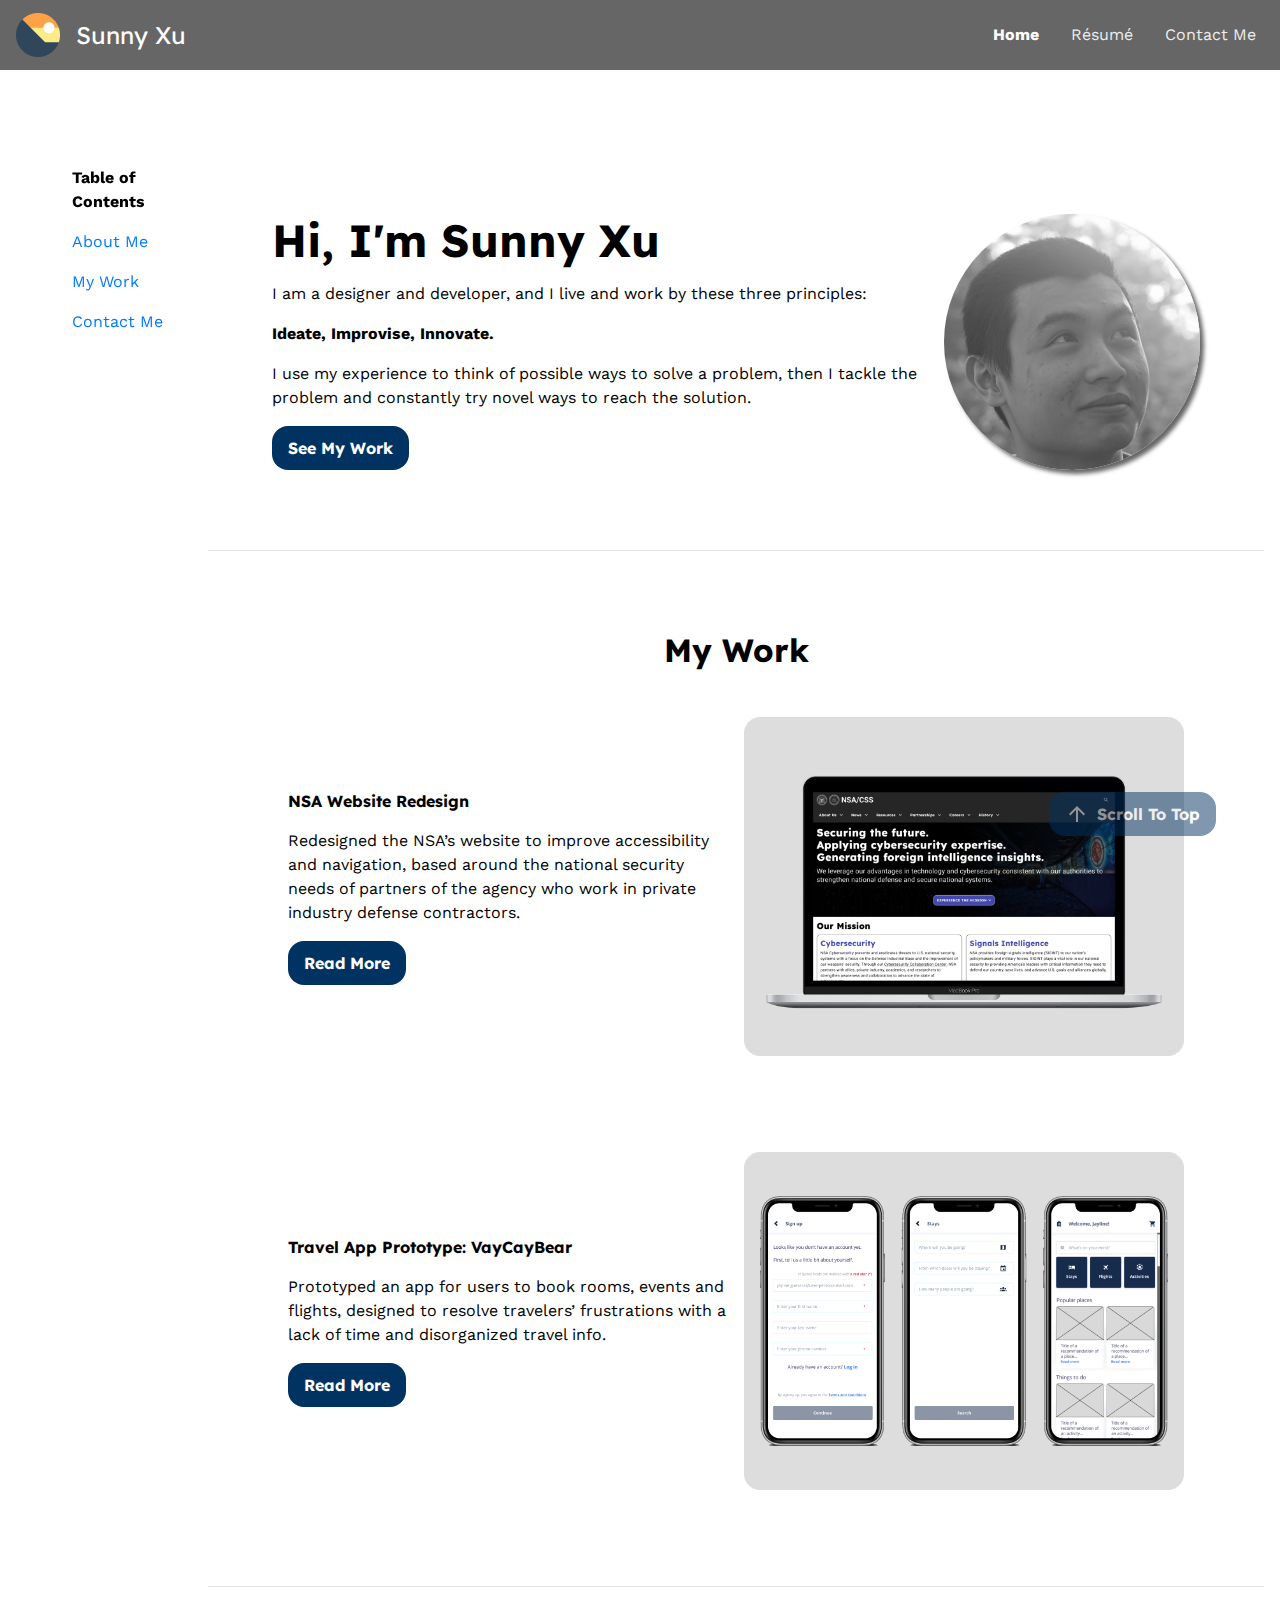
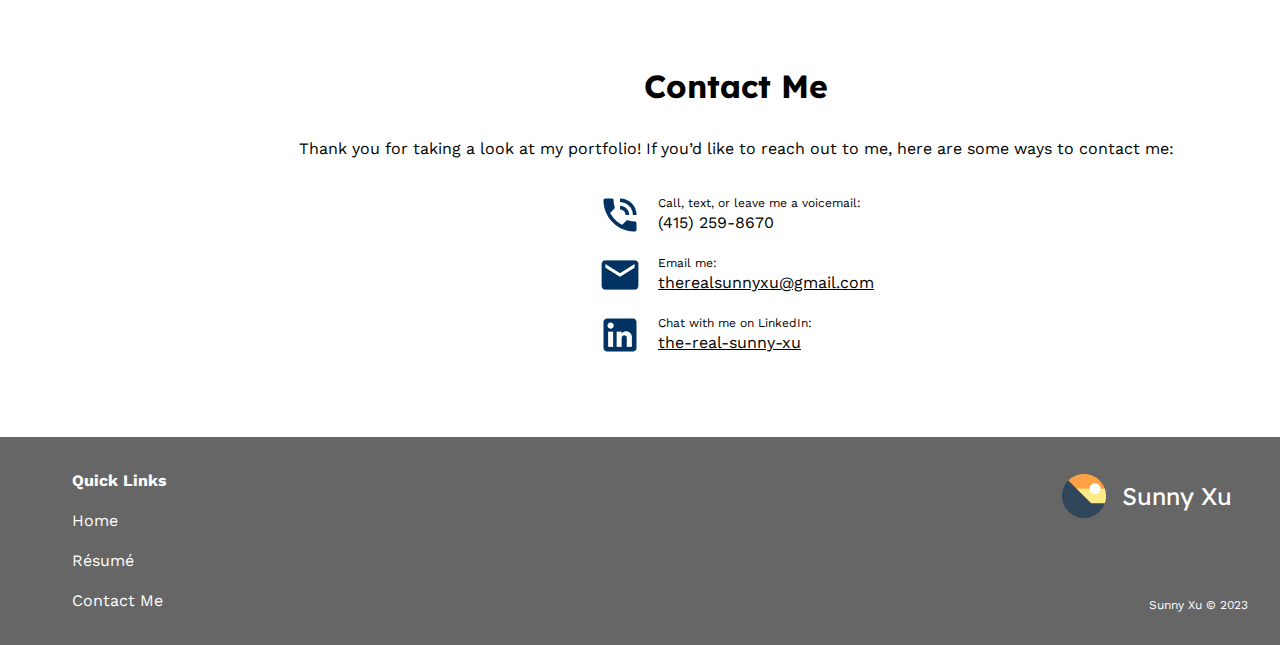
==== index.html @ 6a613407 "moved from hw20 to here" ====
<!DOCTYPE html>
<html>

<head>
    <title>Sunny Xu</title>
    <link rel="stylesheet" href="https://cdn.jsdelivr.net/npm/bootstrap@4.3.1/dist/css/bootstrap.min.css"
        integrity="sha384-ggOyR0iXCbMQv3Xipma34MD+dH/1fQ784/j6cY/iJTQUOhcWr7x9JvoRxT2MZw1T" crossorigin="anonymous">
    <link rel="stylesheet" type="text/css" href="css/stylesheet.css">
    <meta name="viewport" content="width=device-width, initial-scale=1">
</head>

<body>
    <div class="scrollToTop">
        <button type="button" class="button scrollToTopButton"><svg class="upArrow" xmlns="http://www.w3.org/2000/svg"
                width="24" height="24" viewBox="0 0 24 24" fill="none">
                <path d="M12 4L10.59 5.41L16.17 11H4V13H16.17L10.59 18.59L12 20L20 12L12 4Z" fill="black" />
            </svg>Scroll To Top</button>
    </div>
    <header>
        <div class="navWrapper bg-devil">
            <nav class="navbar navbar-expand-lg navbar-dark bg-devil">
                <a class="navbar-brand" href="index.html"><img src="images/logo44.png"
                        alt="Icon of Sunny Xu's Portfolio"><span>Sunny
                        Xu</span></a>
                <button class="navbar-toggler" type="button" data-toggle="collapse" data-target="#navbarNav"
                    aria-controls="navbarNav" aria-expanded="false" aria-label="Toggle navigation">
                    <span class="navbar-toggler-icon"></span>
                </button>
                <div class="collapse navbar-collapse" id="navbarNav">
                    <ul class="navbar-nav">
                        <li class="nav-item active">
                            <a class="nav-link" href="#">Home<span class="sr-only">(current)</span></a>
                        </li>
                        <li class="nav-item">
                            <a class="nav-link" href="#">Résumé</a>
                        </li>
                        <li class="nav-item">
                            <a class="nav-link" href="#">Contact Me</a>
                        </li>
                    </ul>
                </div>
            </nav>
        </div>
    </header>

    <section id="pageContent">
        <section id="pageContentInner">
            <nav id="sideBar">
                <ul>
                    <li class="primaryNavHeader noBullets">Table of Contents</li>
                    <li class="noBullets"><a href="#aboutMe">About Me</a></li>
                    <!--
                    <li><a href="#mySkills">My Skills</a></li>
                    -->
                    <li class="noBullets"><a href="#myWork">My Work</a></li>
                    <li class="noBullets"><a href="#contactMe">Contact Me</a></li>
                </ul>
            </nav>
            <section id="pageContentRight">
                <section id="aboutMe" class="section sectionCentered">
                    <div class="aboutMeLeft">
                        <h1>Hi, I'm Sunny Xu</h1>
                        <p>I am a designer and developer, and I live and work by these three principles:</p>
                        <p><b>Ideate, Improvise, Innovate.</b></p>
                        <p>I use my experience to think of possible ways to solve a problem, then I tackle the problem
                            and constantly try novel ways to reach the solution.</p>
                        <a class="button" href="#myWork">See My Work</a>
                    </div>
                    <div class="aboutMeRight">
                        <div class="heroImg">
                            <img src="images/sunny xu portrait.png" alt="Portrait of Sunny Xu">
                        </div>
                    </div>
                </section>
                <!--
                <hr>
                <section id="mySkills">
                    <h2>My Skills</h2>
                    <div class="cardWrapper skillCardWrapper">
                        <div class="card skillCard">
                            <h3>User Research</h3>
                            <p>Uses a breadth of sources to perform user research, from interviews with people, to
                                surveys,
                                to secondary research with scholarly articles.</p>
                        </div>
                        <div class="card skillCard">
                            <h3>Usability Testing</h3>
                            <p>Creates tasks for users to complete with overarching themes, which allows me to observe
                                how
                                users approach the tasks.</p>
                        </div>
                        <div class="card skillCard">
                            <h3>UI Design</h3>
                            <p>Uses any of the tools available, like frames and auto-layout in Figma, to create
                                responsive
                                designs that are organized to reflect the working structure of sites and apps.</p>
                        </div>
                    </div>
                    <div class="card toolCard">
                        <h3>Tools I Use</h3>
                        <ul>
                            <li>Figma</li>
                            <li>InVision</li>
                            <li>Miro</li>
                            <li>Google Drive</li>
                            <li>Github</li>
                            <li>VS Code</li>
                        </ul>
                    </div>
                </section>
                -->
                <hr>
                <section id="myWork" class="section sectionCentered">
                    <h2>My Work</h2>
                    <div class="cardWrapper projectCardWrapper">
                        <div class="customCard projectCard">
                            <div class="projectCardImg">
                                <a href="myWork/nsa.html"><img alt="Preview of NSA Website Redesign"
                                        src="images/nsa mock.png"></a>
                            </div>
                            <div class="projectCardText">
                                <h3>NSA Website Redesign</h3>
                                <p>Redesigned the NSA’s website to improve accessibility and navigation, based around
                                    the
                                    national security needs of partners of the agency who work in private industry
                                    defense
                                    contractors.</p>
                                <a class="button" href="myWork/nsa.html">Read More</a>
                            </div>
                        </div>
                        <div class="customCard projectCard">
                            <div class="projectCardImg">
                                <a href="#"><img alt="Preview of Travel App Prototype" src="images/travel mock.png"></a>
                            </div>
                            <div class="projectCardText">
                                <h3>Travel App Prototype: VayCayBear</h3>
                                <p>Prototyped an app for users to book rooms, events and flights,
                                    designed to resolve travelers’ frustrations with a lack of time and disorganized
                                    travel
                                    info.</p>
                                <a class="button" href="">Read More</a>
                            </div>
                        </div>
                    </div>
                </section>
                <hr>
                <section id="contactMe" class="section sectionCentered">
                    <h2>Contact Me</h2>
                    <p>Thank you for taking a look at my portfolio! If you’d like to reach out to me, here are some ways
                        to contact me:</p>
                    <div class="fancyLiWrapper">
                        <div class="fancyLi">
                            <img alt="Phone Icon" src="images/phone44blue.png">
                            <div class="fanciLiInside">
                                <p class="tinyText">Call, text, or leave me a voicemail:</p>
                                <p>(415) 259-8670</p>
                            </div>
                        </div>
                        <div class="fancyLi">
                            <img alt="Email Icon" src="images/email44blue.png">
                            <div class="fanciLiInside">
                                <p class="tinyText">Email me:</p>
                                <p><a href="mailto://therealsunnyxu@gmail.com"
                                        target="_blank"><u>therealsunnyxu@gmail.com</u></a>
                                </p>
                            </div>
                        </div>
                        <div class="fancyLi">
                            <img alt="LinkedIn Icon" src="images/linkedin44blue.png">
                            <div class="fanciLiInside">
                                <p class="tinyText">Chat with me on LinkedIn:</p>
                                <p><a href="https://linkedin.com/in/the-real-sunny-xu"
                                        target="_blank"><u>the-real-sunny-xu</a></u></p>
                            </div>

                        </div>
                    </div>
                </section>
            </section>
        </section>
    </section>
    <footer class="bg-devil">
        <div id="footerInner">
            <nav class="footerNav" id="footerLinks">
                <ul>
                    <li class="primaryNavHeader noBullets">Quick Links</li>
                    <li class="noBullets"><a href="index.html">Home</a></li>
                    <li class="noBullets"><a href="#">Résumé</a></li>
                    <li class="noBullets"><a href="#">Contact Me</a></li>
                </ul>
            </nav>
            <!--
            <nav class="footerNav" id="footerContact">
                <ul>
                    <li class="primaryNavHeader">Contact Info</li>
                    <li><img src="images/phone24white.png">(415) 259-8670</li>
                    <li><img src="images/email24white.png"><a href="mailto://therealsunnyxu@gmail.com"
                            target="_blank"><u>therealsunnyxu@gmail.com</u></a></li>
                    <li><img src="images/linkedin24white.png"><a href="https://linkedin.com/in/the-real-sunny-xu"
                            target="_blank"><u>the-real-sunny-xu</u></a></li>
                </ul>
            </nav>
            -->
            <div class="footerRight">
                <a class="navbar-brand" href="#"><img src="images/logo44.png"
                        alt="Icon of Sunny Xu's Portfolio"><span>Sunny
                        Xu</span></a>
                <div id="footerCopyright">
                    <p class="tinyText">Sunny Xu © 2023</p>
                </div>
            </div>
        </div>
    </footer>
</body>
<!-- Libraries -->
<script src="https://code.jquery.com/jquery-3.7.1.js" integrity="sha256-eKhayi8LEQwp4NKxN+CfCh+3qOVUtJn3QNZ0TciWLP4="
    crossorigin="anonymous"></script>
<script src="https://cdn.jsdelivr.net/npm/popper.js@1.14.7/dist/umd/popper.min.js"
    integrity="sha384-UO2eT0CpHqdSJQ6hJty5KVphtPhzWj9WO1clHTMGa3JDZwrnQq4sF86dIHNDz0W1"
    crossorigin="anonymous"></script>
<script src="https://cdn.jsdelivr.net/npm/bootstrap@4.3.1/dist/js/bootstrap.min.js"
    integrity="sha384-JjSmVgyd0p3pXB1rRibZUAYoIIy6OrQ6VrjIEaFf/nJGzIxFDsf4x0xIM+B07jRM"
    crossorigin="anonymous"></script>
<script type="module" src="js/scrollToTopButton.js"></script>

</html>
---- css/stylesheet.css ----
/* TYPOGRAPHY */
@import url("https://fonts.googleapis.com/css?family=Lexend&display=swap");
@import url("https://fonts.googleapis.com/css?family=Work+Sans&display=swap");

h1,
h2,
h3,
p,
li {
    color: black;
}

h1,
h2,
h3,
a.button,
button,
.navbar-brand {
    font-family: "Lexend", "Roboto", "Arial", sans-serif;
    margin-top: 0;
    margin-bottom: 0;
}

h1,
h2,
h3,
.primaryNavHeader,
a.button,
button {
    font-weight: bold;
}

h1,
h2 {
    margin-bottom: 16px;
}

h1 {
    font-size: 45px;
    line-height: 52px;
}

p,
li,
.tinyText {
    font-family: "Work Sans", "Roboto", "Arial", sans-serif;
}

.fanciLiInside p {
    margin: 0;
}

p,
li,
h3 {
    font-size: 16px;
    line-height: 24px;
}

.noBullets {
    display: flex;
    gap: 16px;
    list-style-type: none;
}

.tinyText {
    font-size: 12px;
    line-height: 16px;
    margin: 0;
}

a {
    text-decoration: none;
}

a:hover {
    text-decoration: underline;
}

.navbar-brand:hover {
    text-decoration: none;
}

.footerNav li,
.footerNav a,
#footerCopyright p,
a.button,
button,
.navbar-brand,
.navbar-brand:hover,
.nav-item a:hover,
.nav-item.active a,
.navbar-dark .navbar-nav .nav-link:hover,
.navbar-dark .navbar-nav .nav-link:focus {
    color: white;
}

.navbar-dark .navbar-nav .nav-link {
    color: #eee;
}

.nav-item a:hover,
.nav-item a:focus {
    text-decoration: underline;
}

.nav-item.active a {
    font-weight: bold;
}

.fancyLi a {
    color: black;
}

.navbar-brand {
    font-size: 24px;
    line-height: 32px;
}

a.button,
button {
    font-size: 16px;
    line-height: 24px;
    margin: 0;
}

/* The rest of it */
.scrollToTop {
    position: fixed;
    right: 64px;
    bottom: 64px;
}

.button {
    display: flex;
    padding: 10px 16px;
    border-radius: 16px;
    align-self: flex-start;
    border: none;
    gap: 8px;
    width: fit-content;
    background-color: #003262;
}

.scrollToTopButton {
    /*background-color: black;*/
    opacity: 0.5
}

body {
    margin: 0;
}

.scrollToTopButton .upArrow {
    rotate: -90deg;
}

.upArrow path {
    fill: white;
}

.scrollToTopButton:hover {
    opacity: 1;
}

.scrollToTopButton:focus {
    outline-color: #003262;
}

.button:hover,
.button:focus {
    box-shadow: 2px 2px 2px rgba(0, 0, 0, 0.5);
}

.button:active {
    box-shadow: inset 2px 2px 2px rgba(0, 0, 0, 0.5);
    background-color: #005AAD;
}

.navbar,
footer,
#pageContent {
    display: flex;
    justify-content: center;

}

.navWrapper {
    display: flex;
    justify-content: center;
}

.bg-devil {
    background-color: #666;
}

footer,
#pageContent {
    padding: 16px;
}

.navbar {
    width: 1440px;
    align-self: center;
}

#pageContent {
    min-height: calc(100vh - 208px - 64px);

}

.navbar {
    min-height: 64px;
    align-items: center;
    z-index: 9001;
}

#headerInner,
#footerInner,
#pageContentInner {
    width: 1440px;
    display: flex;
}

#headerInner {
    padding: 0px 16px;
    align-items: center;
    height: 100%;
}

.navbar-brand {
    display: inline-flex;
    align-items: center;
    gap: 16px;
}

.navbar-nav,
.navbar-toggler {
    margin-left: auto;
    margin-top: 0;
    margin-bottom: 0;
}

.headerNav {
    flex: 1;
}

.headerNav ul,
.footerNav ul,
#sideBar ul {
    display: flex;
    margin: 0;
}

.headerNav ul {
    align-items: center;
    justify-content: flex-end;
}

.footerNav ul,
#sideBar ul {
    flex-direction: column;
}

#footerInner {
    padding: 16px;
    align-items: flex-start;
    justify-content: flex-start;
}


.footerRight {
    display: flex;
    flex-direction: column;
    align-items: flex-end;
    height: 100%;
    flex: 1;
    align-self: stretch;
}

#footerCopyright {
    display: flex;
    flex-direction: column;
    justify-content: flex-end;
    flex: 1;
}

ul,
ol {
    gap: 16px;
    padding: 0px;
    padding-left: 40px;
    margin: 0;
}

#pageContentInner {
    align-self: flex-start;
    padding-top: 64px;
    display: flex;
    align-items: flex-start;
}

#sideBar {
    overflow: auto;
    position: -webkit-sticky;
    position: sticky;
    top: 64px;
    width: 192px;
    padding: 16px;
}

#pageContentRight {
    flex: 1;
}

.heroImg {
    height: 256px;
    width: 256px;
    border-radius: 50%;
    box-shadow: 4px 4px 4px #666;
}

.heroImg img {
    height: 100%;
    object-fit: contain;
    clip-path: circle(128px at center);
    box-shadow: 4px 4px 8px #666;
}

.section {
    display: flex;
    gap: 16px;
    padding: 64px;
    flex-direction: column;

}

.sectionCentered {
    align-items: center;
}

#aboutMe {
    flex-direction: row;
}

.cardWrapper {
    display: flex;
}

.customCard {
    display: flex;
    flex-direction: column;
    padding: 16px;
    gap: 16px;
}

.toolCard {
    display: flex;
    flex-direction: column;
    align-items: center;
}

.toolCard ul {
    display: flex;
    justify-items: center;
    flex-wrap: wrap;
}

.skillCardWrapper {
    gap: 16px;
}

.projectCardWrapper {
    flex-direction: column;
    gap: 64px;
}

.projectCardWrapper img {
    width: 100%;
    height: 100%;
    border-radius: 16px;
    aspect-ratio: 4 / 3;
    object-fit: contain;
    object-position: center;

}

.projectCardImg {
    background-color: #DDD;
    border-radius: 16px;
    padding: 16px;
}

.projectCardText {
    display: flex;
    flex-direction: column;
    gap: 16px;
}

.projectCardText p,
.projectCardText h3 {
    margin-bottom: 0;
}

.fancyLiWrapper {
    display: flex;
    flex-direction: column;
    gap: 16px;
}

.fancyLi {
    display: flex;
    align-items: center;
    gap: 16px;
}

.fancyLi img {
    height: 44px;
    width: 44px;
}

@media (min-width: 64.01em) {
    .projectCard {
        flex-direction: row;
        align-items: center;
    }

    .projectCardImg {
        width: 50%;
        order: 2;
    }

    .projectCardText {
        width: 50%;
        order: 1;
    }
}

@media (max-width: 64em) {
    #aboutMe {
        flex-direction: column;
    }

    .aboutMeRight {
        order: 1;
        align-self: center;
    }

    .aboutMeLeft {
        order: 2;
    }
}

@media (max-width: 48em) {
    #sideBar {
        display: none;
    }

    .scrollToTop {
        bottom: 16px;
        right: 16px;
    }
}

@media (max-width: 32em) {
    #footerInner {
        flex-direction: column;
    }
}
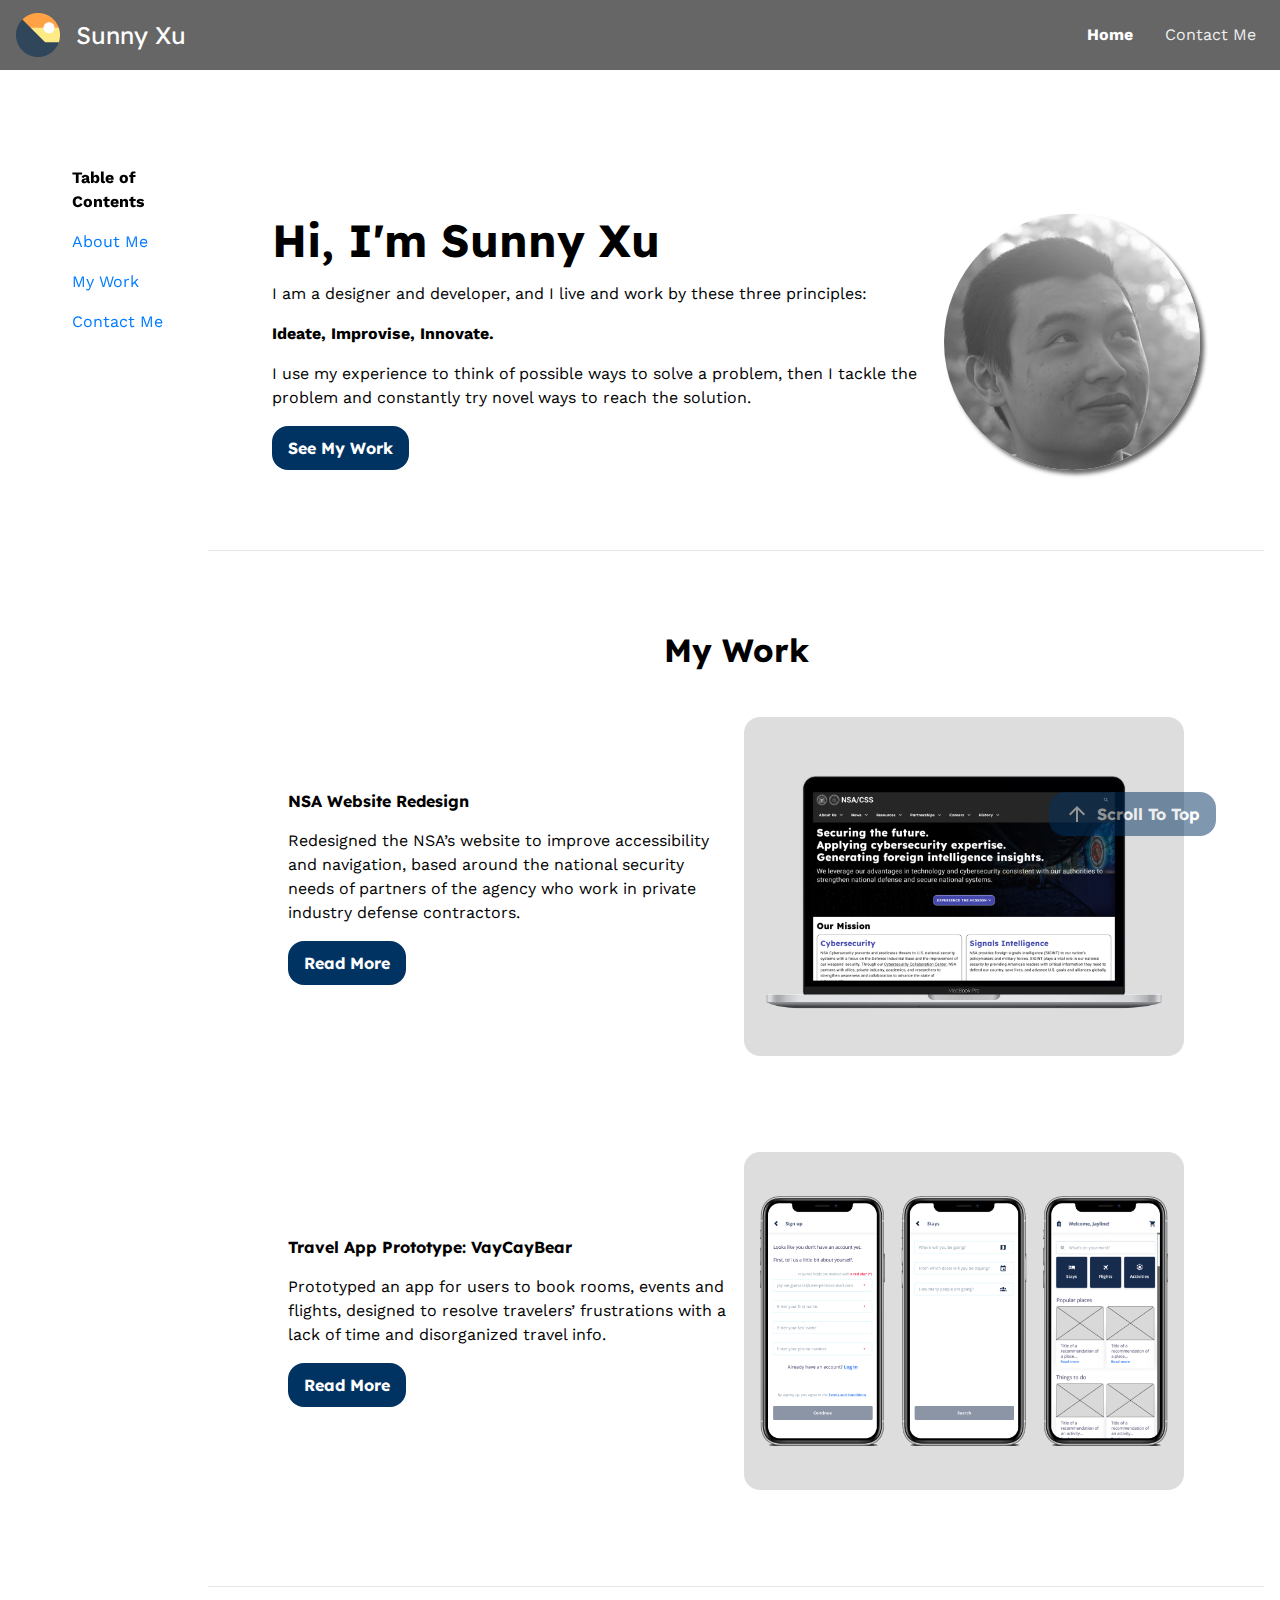
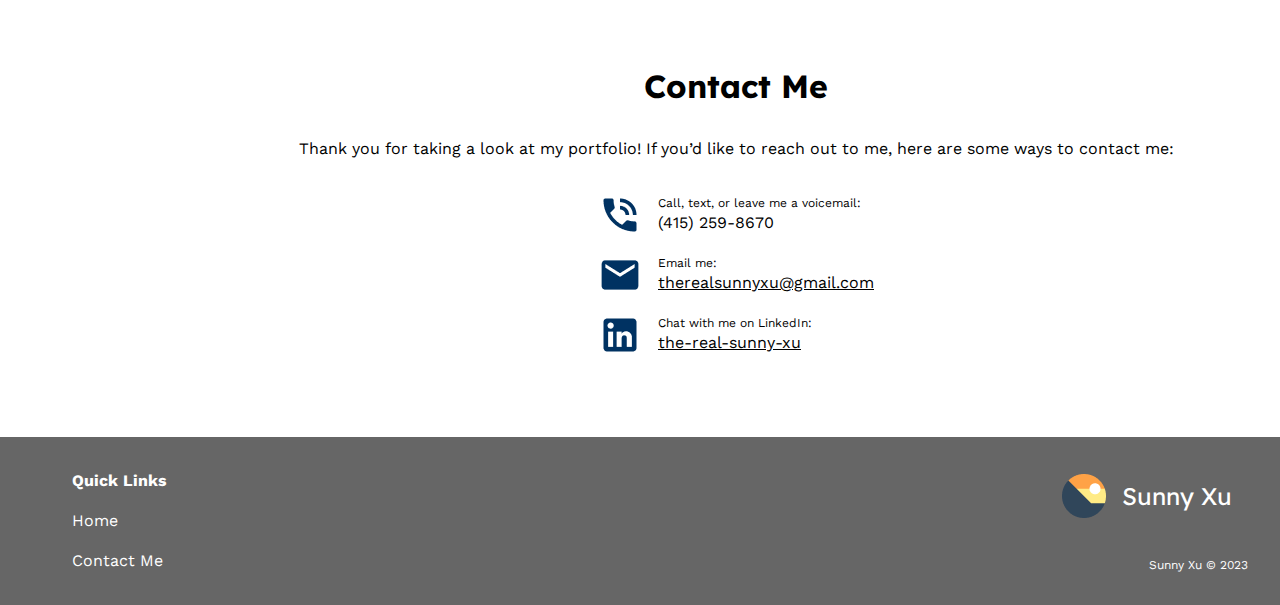
==== commit 4e2aed74: "removed resume link (under construction)" ====
--- a/index.html
+++ b/index.html
@@ -31,11 +31,11 @@
                         <li class="nav-item active">
                             <a class="nav-link" href="#">Home<span class="sr-only">(current)</span></a>
                         </li>
+                        <!--<li class="nav-item">
+                            <a class="nav-link disabled" href="#">Résumé</a>
+                        </li>-->
                         <li class="nav-item">
-                            <a class="nav-link" href="#">Résumé</a>
-                        </li>
-                        <li class="nav-item">
-                            <a class="nav-link" href="#">Contact Me</a>
+                            <a class="nav-link" href="#contactMe">Contact Me</a>
                         </li>
                     </ul>
                 </div>
@@ -49,9 +49,6 @@
                 <ul>
                     <li class="primaryNavHeader noBullets">Table of Contents</li>
                     <li class="noBullets"><a href="#aboutMe">About Me</a></li>
-                    <!--
-                    <li><a href="#mySkills">My Skills</a></li>
-                    -->
                     <li class="noBullets"><a href="#myWork">My Work</a></li>
                     <li class="noBullets"><a href="#contactMe">Contact Me</a></li>
                 </ul>
@@ -185,8 +182,8 @@
                 <ul>
                     <li class="primaryNavHeader noBullets">Quick Links</li>
                     <li class="noBullets"><a href="index.html">Home</a></li>
-                    <li class="noBullets"><a href="#">Résumé</a></li>
-                    <li class="noBullets"><a href="#">Contact Me</a></li>
+                    <!--<li class="noBullets"><a href="#">Résumé</a></li>-->
+                    <li class="noBullets"><a href="#contactMe">Contact Me</a></li>
                 </ul>
             </nav>
             <!--
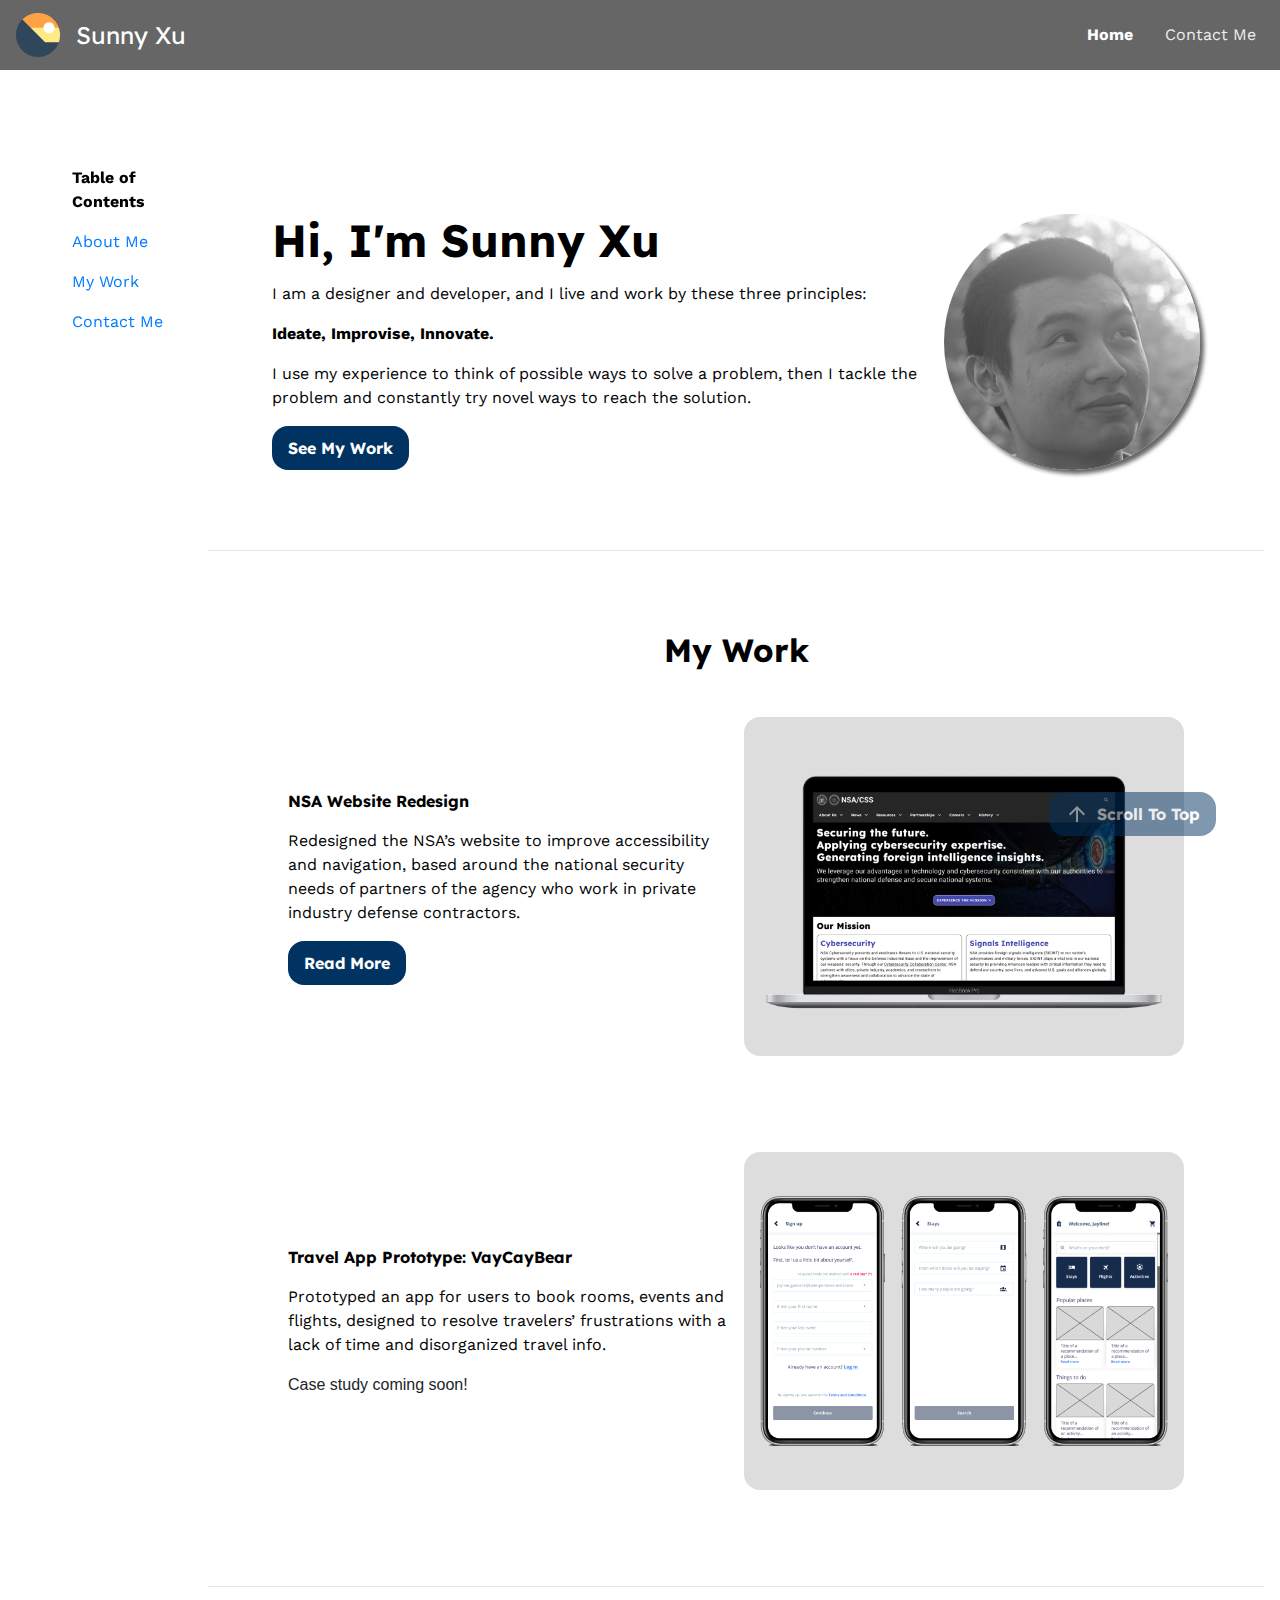
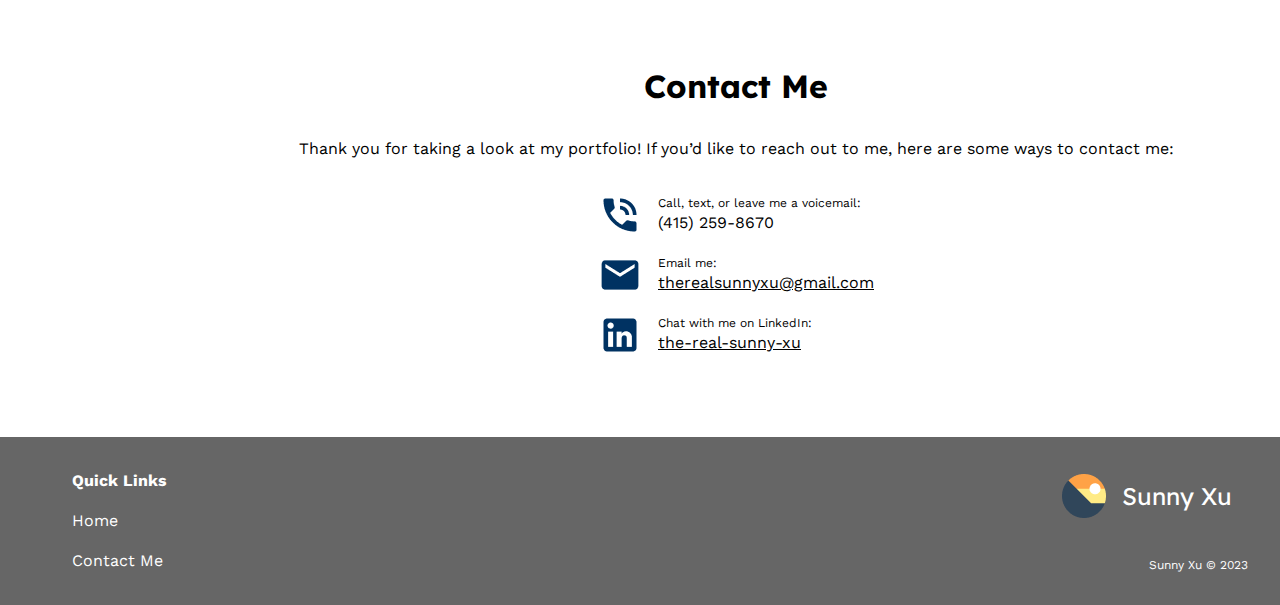
==== commit 44a21d8a: "made hyperlinks consistent" ====
--- a/index.html
+++ b/index.html
@@ -5,7 +5,7 @@
     <title>Sunny Xu</title>
     <link rel="stylesheet" href="https://cdn.jsdelivr.net/npm/bootstrap@4.3.1/dist/css/bootstrap.min.css"
         integrity="sha384-ggOyR0iXCbMQv3Xipma34MD+dH/1fQ784/j6cY/iJTQUOhcWr7x9JvoRxT2MZw1T" crossorigin="anonymous">
-    <link rel="stylesheet" type="text/css" href="css/stylesheet.css">
+    <link rel="stylesheet" type="text/css" href="/css/stylesheet.css">
     <meta name="viewport" content="width=device-width, initial-scale=1">
 </head>
 
@@ -19,7 +19,7 @@
     <header>
         <div class="navWrapper bg-devil">
             <nav class="navbar navbar-expand-lg navbar-dark bg-devil">
-                <a class="navbar-brand" href="index.html"><img src="images/logo44.png"
+                <a class="navbar-brand" href="/"><img src="/images/logo44.png"
                         alt="Icon of Sunny Xu's Portfolio"><span>Sunny
                         Xu</span></a>
                 <button class="navbar-toggler" type="button" data-toggle="collapse" data-target="#navbarNav"
@@ -29,13 +29,13 @@
                 <div class="collapse navbar-collapse" id="navbarNav">
                     <ul class="navbar-nav">
                         <li class="nav-item active">
-                            <a class="nav-link" href="#">Home<span class="sr-only">(current)</span></a>
+                            <a class="nav-link" href="/">Home<span class="sr-only">(current)</span></a>
                         </li>
                         <!--<li class="nav-item">
                             <a class="nav-link disabled" href="#">Résumé</a>
                         </li>-->
                         <li class="nav-item">
-                            <a class="nav-link" href="#contactMe">Contact Me</a>
+                            <a class="nav-link" href="/#contactMe">Contact Me</a>
                         </li>
                     </ul>
                 </div>
@@ -65,7 +65,7 @@
                     </div>
                     <div class="aboutMeRight">
                         <div class="heroImg">
-                            <img src="images/sunny xu portrait.png" alt="Portrait of Sunny Xu">
+                            <img src="/images/sunny xu portrait.png" alt="Portrait of Sunny Xu">
                         </div>
                     </div>
                 </section>
@@ -112,8 +112,8 @@
                     <div class="cardWrapper projectCardWrapper">
                         <div class="customCard projectCard">
                             <div class="projectCardImg">
-                                <a href="myWork/nsa.html"><img alt="Preview of NSA Website Redesign"
-                                        src="images/nsa mock.png"></a>
+                                <a href="/myWork/nsa.html"><img alt="Preview of NSA Website Redesign"
+                                        src="/images/nsa mock.png"></a>
                             </div>
                             <div class="projectCardText">
                                 <h3>NSA Website Redesign</h3>
@@ -122,12 +122,12 @@
                                     national security needs of partners of the agency who work in private industry
                                     defense
                                     contractors.</p>
-                                <a class="button" href="myWork/nsa.html">Read More</a>
+                                <a class="button" href="/myWork/nsa.html">Read More</a>
                             </div>
                         </div>
                         <div class="customCard projectCard">
                             <div class="projectCardImg">
-                                <a href="#"><img alt="Preview of Travel App Prototype" src="images/travel mock.png"></a>
+                                <a><img alt="Preview of Travel App Prototype" src="/images/travel mock.png"></a>
                             </div>
                             <div class="projectCardText">
                                 <h3>Travel App Prototype: VayCayBear</h3>
@@ -135,7 +135,8 @@
                                     designed to resolve travelers’ frustrations with a lack of time and disorganized
                                     travel
                                     info.</p>
-                                <a class="button" href="">Read More</a>
+                                <a>Case study coming soon!</a>
+                                <!--<a class="button" href="">Read More</a>-->
                             </div>
                         </div>
                     </div>
@@ -147,14 +148,14 @@
                         to contact me:</p>
                     <div class="fancyLiWrapper">
                         <div class="fancyLi">
-                            <img alt="Phone Icon" src="images/phone44blue.png">
+                            <img alt="Phone Icon" src="/images/phone44blue.png">
                             <div class="fanciLiInside">
                                 <p class="tinyText">Call, text, or leave me a voicemail:</p>
                                 <p>(415) 259-8670</p>
                             </div>
                         </div>
                         <div class="fancyLi">
-                            <img alt="Email Icon" src="images/email44blue.png">
+                            <img alt="Email Icon" src="/images/email44blue.png">
                             <div class="fanciLiInside">
                                 <p class="tinyText">Email me:</p>
                                 <p><a href="mailto://therealsunnyxu@gmail.com"
@@ -163,7 +164,7 @@
                             </div>
                         </div>
                         <div class="fancyLi">
-                            <img alt="LinkedIn Icon" src="images/linkedin44blue.png">
+                            <img alt="LinkedIn Icon" src="/images/linkedin44blue.png">
                             <div class="fanciLiInside">
                                 <p class="tinyText">Chat with me on LinkedIn:</p>
                                 <p><a href="https://linkedin.com/in/the-real-sunny-xu"
@@ -181,9 +182,9 @@
             <nav class="footerNav" id="footerLinks">
                 <ul>
                     <li class="primaryNavHeader noBullets">Quick Links</li>
-                    <li class="noBullets"><a href="index.html">Home</a></li>
+                    <li class="noBullets"><a href="/">Home</a></li>
                     <!--<li class="noBullets"><a href="#">Résumé</a></li>-->
-                    <li class="noBullets"><a href="#contactMe">Contact Me</a></li>
+                    <li class="noBullets"><a href="/#contactMe">Contact Me</a></li>
                 </ul>
             </nav>
             <!--
@@ -199,7 +200,7 @@
             </nav>
             -->
             <div class="footerRight">
-                <a class="navbar-brand" href="#"><img src="images/logo44.png"
+                <a class="navbar-brand" href="/"><img src="/images/logo44.png"
                         alt="Icon of Sunny Xu's Portfolio"><span>Sunny
                         Xu</span></a>
                 <div id="footerCopyright">
@@ -218,6 +219,6 @@
 <script src="https://cdn.jsdelivr.net/npm/bootstrap@4.3.1/dist/js/bootstrap.min.js"
     integrity="sha384-JjSmVgyd0p3pXB1rRibZUAYoIIy6OrQ6VrjIEaFf/nJGzIxFDsf4x0xIM+B07jRM"
     crossorigin="anonymous"></script>
-<script type="module" src="js/scrollToTopButton.js"></script>
+<script type="module" src="/js/scrollToTopButton.js"></script>
 
 </html>